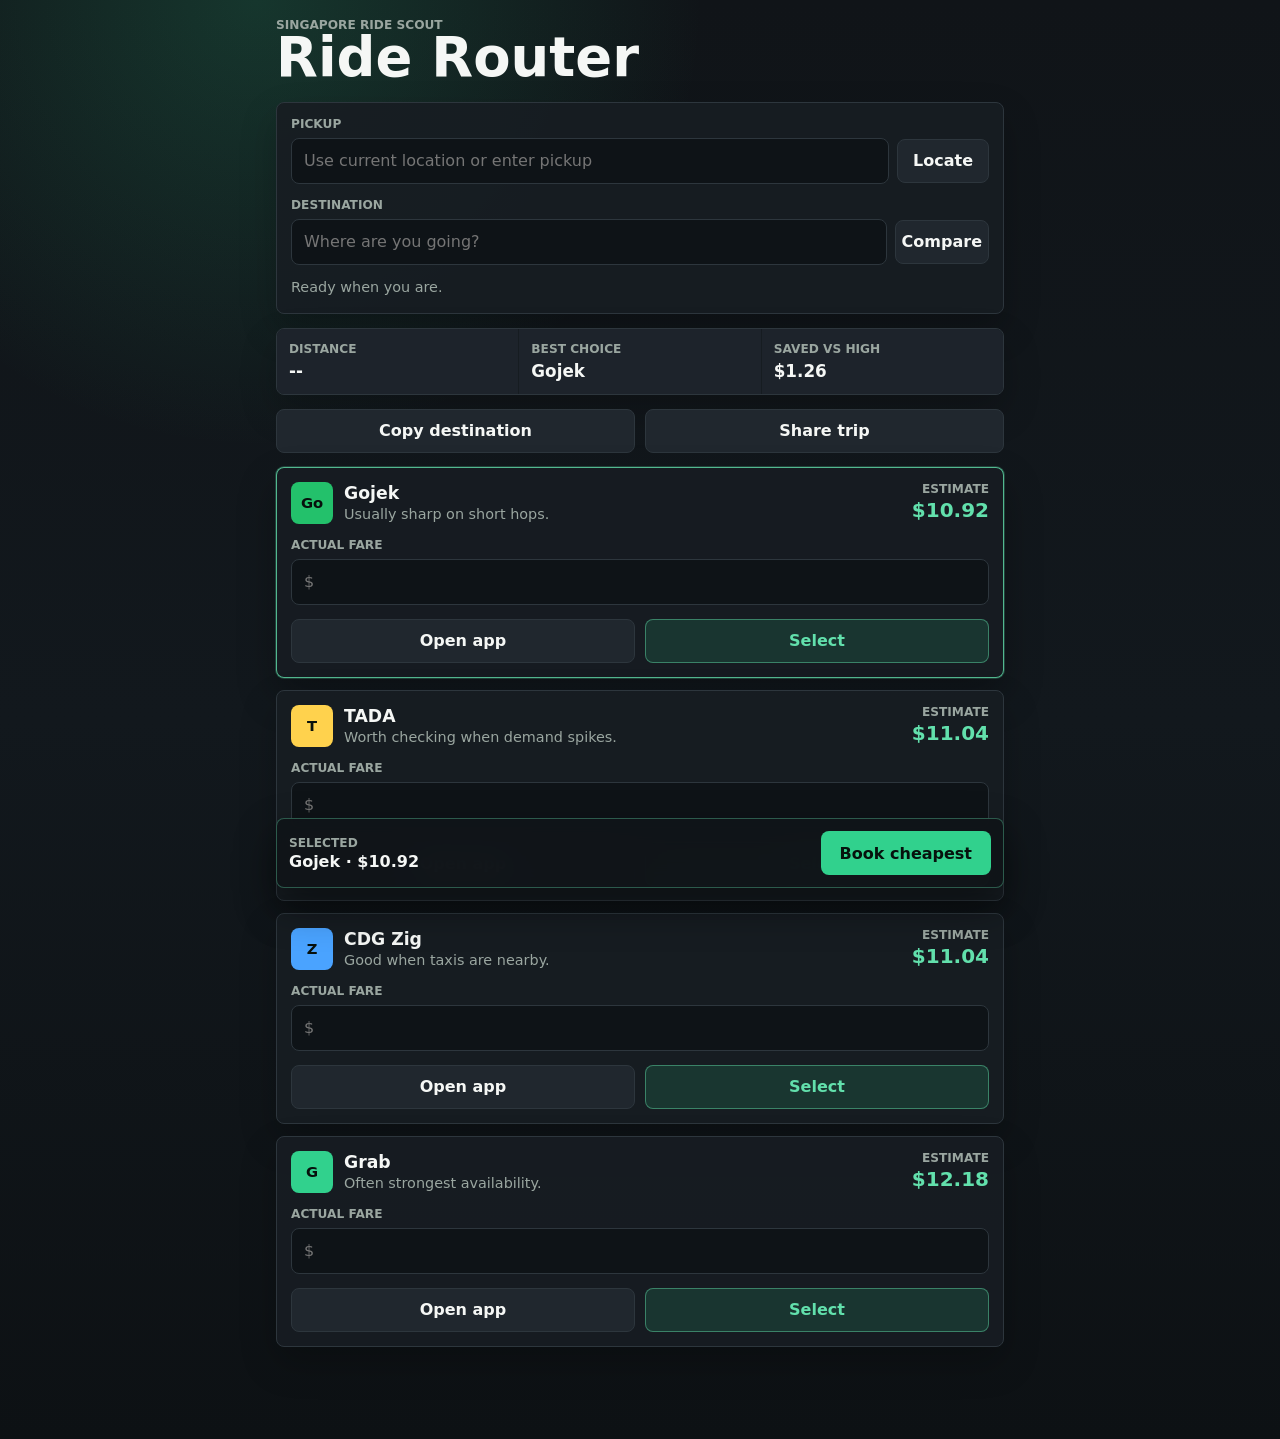
==== index.html @ 3a209091 "Initial Ride Router prototype" ====
<!doctype html>
<html lang="en">
  <head>
    <meta charset="utf-8" />
    <meta name="viewport" content="width=device-width, initial-scale=1, viewport-fit=cover" />
    <meta name="theme-color" content="#101418" />
    <title>Ride Router</title>
    <link rel="manifest" href="./manifest.webmanifest" />
    <link rel="stylesheet" href="./styles.css" />
  </head>
  <body>
    <main class="shell">
      <section class="topbar" aria-label="Ride search">
        <div>
          <p class="eyebrow">Singapore ride scout</p>
          <h1>Ride Router</h1>
        </div>
        <button id="installButton" class="icon-button hidden" type="button" title="Install app" aria-label="Install app">
          <span aria-hidden="true">+</span>
        </button>
      </section>

      <section class="search-panel" aria-label="Trip inputs">
        <label>
          <span>Pickup</span>
          <div class="input-row">
            <input id="pickupInput" autocomplete="street-address" placeholder="Use current location or enter pickup" />
            <button id="locateButton" type="button">Locate</button>
          </div>
        </label>

        <label>
          <span>Destination</span>
          <div class="input-row">
            <input id="destinationInput" list="destinations" autocomplete="off" placeholder="Where are you going?" />
            <button id="routeButton" type="button">Compare</button>
          </div>
        </label>

        <datalist id="destinations">
          <option value="Changi Airport Terminal 3" />
          <option value="Marina Bay Sands" />
          <option value="Orchard Road" />
          <option value="Raffles Place" />
          <option value="Tanjong Pagar Centre" />
          <option value="Jewel Changi Airport" />
        </datalist>

        <div class="status-line" id="statusLine">Ready when you are.</div>
      </section>

      <section class="trip-card" aria-label="Trip summary">
        <div>
          <span class="metric-label">Distance</span>
          <strong id="distanceMetric">--</strong>
        </div>
        <div>
          <span class="metric-label">Best choice</span>
          <strong id="bestMetric">--</strong>
        </div>
        <div>
          <span class="metric-label">Saved vs high</span>
          <strong id="savingMetric">--</strong>
        </div>
      </section>

      <section class="actions" aria-label="Fast actions">
        <button id="copyButton" type="button">Copy destination</button>
        <button id="shareButton" type="button">Share trip</button>
      </section>

      <section class="provider-list" id="providerList" aria-label="Ride app quotes"></section>

      <section class="booking-bar" aria-label="Booking decision">
        <div>
          <span>Selected</span>
          <strong id="selectedProvider">None yet</strong>
        </div>
        <button id="bookButton" type="button" disabled>Book cheapest</button>
      </section>
    </main>

    <template id="providerTemplate">
      <article class="provider-card">
        <div class="provider-main">
          <div class="provider-logo"></div>
          <div>
            <h2></h2>
            <p></p>
          </div>
        </div>
        <div class="provider-price">
          <span>Estimate</span>
          <strong></strong>
        </div>
        <label class="quote-input">
          <span>Actual fare</span>
          <input inputmode="decimal" pattern="[0-9.]*" placeholder="$" />
        </label>
        <div class="provider-actions">
          <button class="open-app" type="button">Open app</button>
          <button class="select-app" type="button">Select</button>
        </div>
      </article>
    </template>

    <script type="module" src="./app.js"></script>
  </body>
</html>
---- styles.css ----
:root {
  color-scheme: dark;
  --bg: #101418;
  --panel: #171d22;
  --panel-strong: #20272e;
  --text: #f5f7f5;
  --muted: #9aa6a0;
  --line: #2d363d;
  --accent: #31d18d;
  --accent-strong: #62e0ac;
  --danger: #ff6b6b;
  font-family:
    Inter, ui-sans-serif, system-ui, -apple-system, BlinkMacSystemFont, "Segoe UI", sans-serif;
}

* {
  box-sizing: border-box;
}

body {
  min-height: 100vh;
  margin: 0;
  background:
    radial-gradient(circle at 20% 0%, rgba(49, 209, 141, 0.18), transparent 28rem),
    linear-gradient(180deg, #101418 0%, #12181d 50%, #0d1114 100%);
  color: var(--text);
}

button,
input {
  font: inherit;
}

button {
  min-height: 44px;
  border: 1px solid var(--line);
  border-radius: 8px;
  background: var(--panel-strong);
  color: var(--text);
  font-weight: 700;
}

button:active {
  transform: translateY(1px);
}

button:disabled {
  cursor: not-allowed;
  opacity: 0.45;
}

input {
  width: 100%;
  min-width: 0;
  min-height: 46px;
  border: 1px solid var(--line);
  border-radius: 8px;
  background: #0e1317;
  color: var(--text);
  padding: 0 12px;
}

label span,
.metric-label,
.booking-bar span,
.provider-price span,
.eyebrow {
  display: block;
  color: var(--muted);
  font-size: 0.76rem;
  font-weight: 700;
  letter-spacing: 0;
  text-transform: uppercase;
}

.shell {
  width: min(760px, 100%);
  min-height: 100vh;
  margin: 0 auto;
  padding: max(18px, env(safe-area-inset-top)) 16px max(92px, env(safe-area-inset-bottom));
}

.topbar,
.trip-card,
.booking-bar,
.actions,
.provider-main,
.provider-actions,
.input-row {
  display: flex;
  align-items: center;
}

.topbar {
  justify-content: space-between;
  gap: 16px;
  margin-bottom: 18px;
}

h1,
h2,
p {
  margin: 0;
}

h1 {
  font-size: clamp(2.15rem, 12vw, 3.4rem);
  line-height: 0.95;
}

.icon-button {
  width: 48px;
  border-color: rgba(98, 224, 172, 0.45);
  background: rgba(49, 209, 141, 0.12);
  color: var(--accent-strong);
  font-size: 1.5rem;
}

.hidden {
  display: none;
}

.search-panel,
.provider-card,
.trip-card {
  border: 1px solid var(--line);
  border-radius: 8px;
  background: rgba(23, 29, 34, 0.92);
  box-shadow: 0 16px 36px rgba(0, 0, 0, 0.22);
}

.search-panel {
  display: grid;
  gap: 14px;
  padding: 14px;
}

.input-row {
  gap: 8px;
  margin-top: 7px;
}

.input-row button {
  flex: 0 0 92px;
}

.status-line {
  min-height: 20px;
  color: var(--muted);
  font-size: 0.9rem;
}

.trip-card {
  display: grid;
  grid-template-columns: repeat(3, 1fr);
  gap: 1px;
  margin: 14px 0;
  overflow: hidden;
}

.trip-card div {
  min-width: 0;
  background: rgba(32, 39, 46, 0.74);
  padding: 13px 12px;
}

.trip-card strong {
  display: block;
  margin-top: 5px;
  overflow: hidden;
  font-size: 1.05rem;
  text-overflow: ellipsis;
  white-space: nowrap;
}

.actions {
  gap: 10px;
  margin-bottom: 14px;
}

.actions button {
  flex: 1;
}

.provider-list {
  display: grid;
  gap: 12px;
}

.provider-card {
  display: grid;
  grid-template-columns: 1fr auto;
  gap: 14px;
  padding: 14px;
}

.provider-card.selected {
  border-color: rgba(98, 224, 172, 0.8);
  box-shadow: 0 0 0 1px rgba(98, 224, 172, 0.22), 0 18px 38px rgba(0, 0, 0, 0.28);
}

.provider-main {
  min-width: 0;
  gap: 11px;
}

.provider-logo {
  display: grid;
  width: 42px;
  height: 42px;
  flex: 0 0 auto;
  place-items: center;
  border-radius: 8px;
  background: var(--provider-color);
  color: #07100c;
  font-size: 0.92rem;
  font-weight: 900;
}

.provider-main h2 {
  font-size: 1.08rem;
}

.provider-main p {
  margin-top: 3px;
  color: var(--muted);
  font-size: 0.9rem;
}

.provider-price {
  min-width: 82px;
  text-align: right;
}

.provider-price strong {
  display: block;
  margin-top: 2px;
  color: var(--accent-strong);
  font-size: 1.25rem;
}

.quote-input {
  grid-column: 1 / -1;
}

.quote-input input {
  margin-top: 7px;
}

.provider-actions {
  grid-column: 1 / -1;
  gap: 10px;
}

.provider-actions button {
  flex: 1;
}

.select-app {
  border-color: rgba(98, 224, 172, 0.45);
  background: rgba(49, 209, 141, 0.14);
  color: var(--accent-strong);
}

.booking-bar {
  position: fixed;
  right: max(12px, env(safe-area-inset-right));
  bottom: max(12px, env(safe-area-inset-bottom));
  left: max(12px, env(safe-area-inset-left));
  z-index: 10;
  justify-content: space-between;
  gap: 16px;
  width: min(728px, calc(100% - 24px));
  margin: 0 auto;
  border: 1px solid rgba(98, 224, 172, 0.35);
  border-radius: 8px;
  background: rgba(16, 20, 24, 0.96);
  padding: 12px;
  box-shadow: 0 18px 42px rgba(0, 0, 0, 0.45);
  backdrop-filter: blur(18px);
}

.booking-bar strong {
  display: block;
  margin-top: 2px;
}

.booking-bar button {
  flex: 0 0 auto;
  border-color: transparent;
  background: var(--accent);
  color: #06120d;
  padding: 0 18px;
}

@media (max-width: 520px) {
  .shell {
    padding-right: 12px;
    padding-left: 12px;
  }

  .trip-card {
    grid-template-columns: 1fr;
  }

  .provider-card {
    grid-template-columns: 1fr;
  }

  .provider-price {
    text-align: left;
  }

  .booking-bar {
    width: calc(100% - 24px);
  }
}
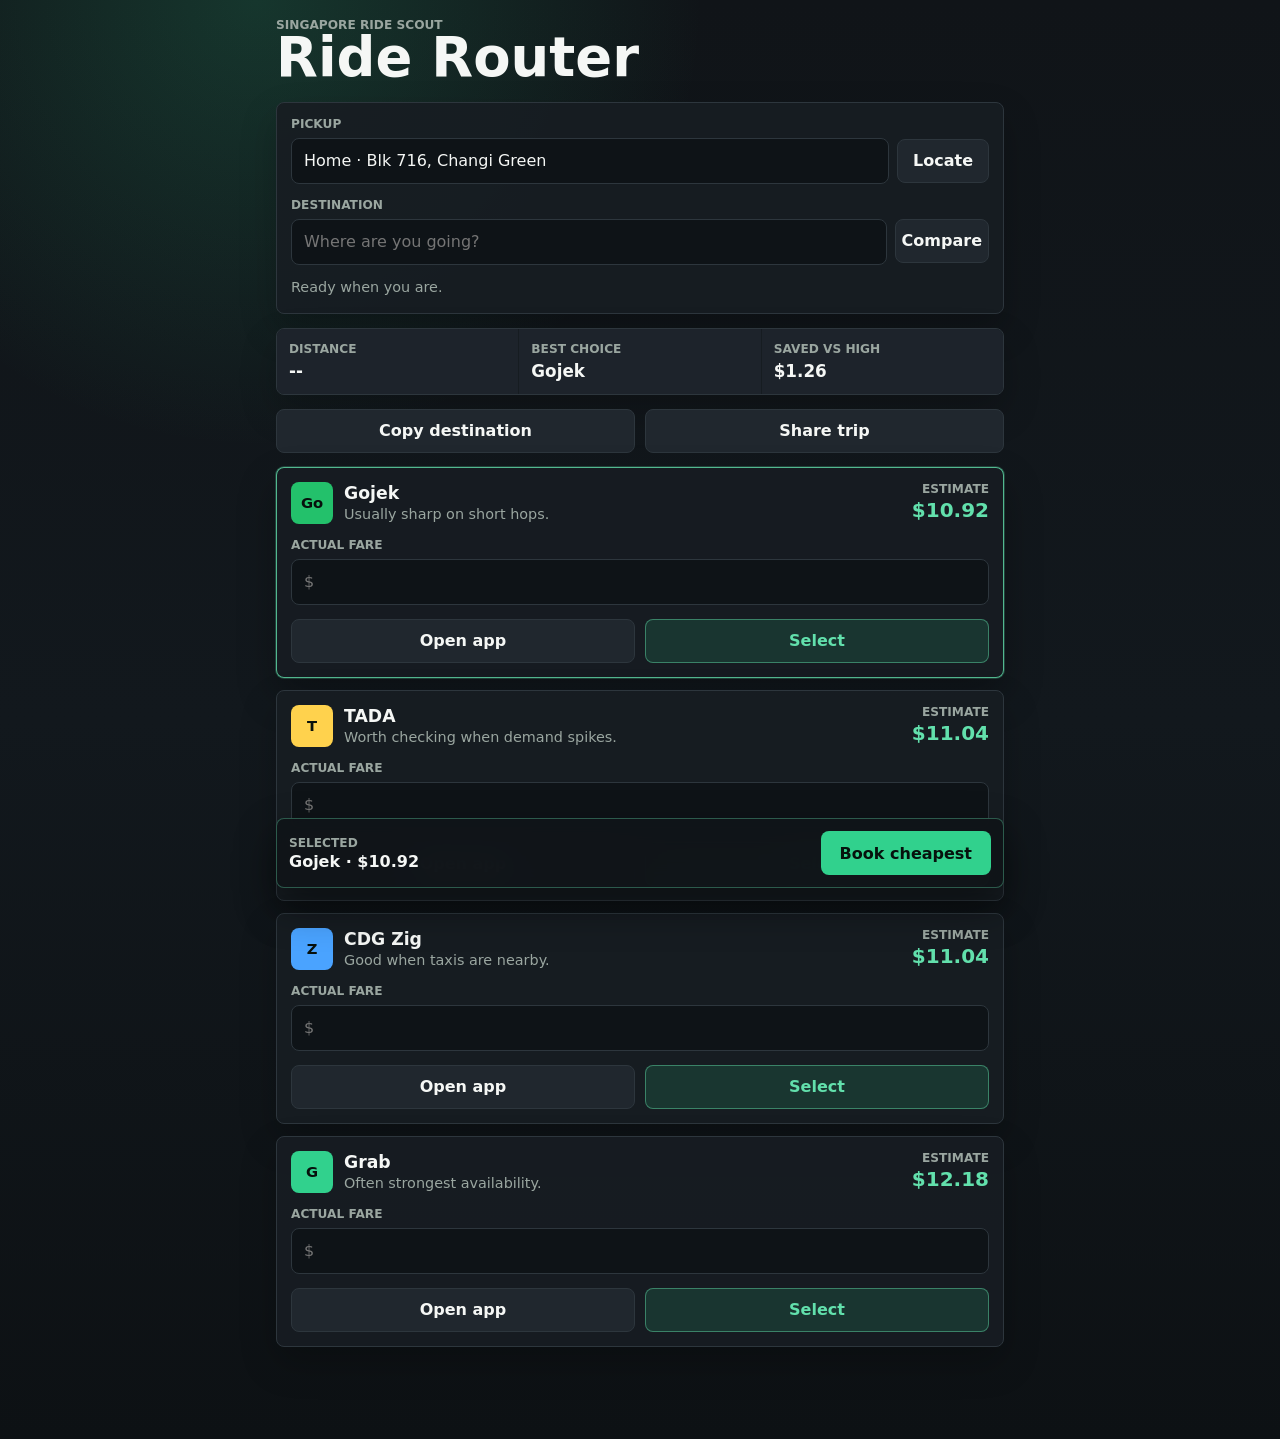
==== commit 4d66814a: "Add saved home and destination suggestions" ====
--- a/index.html
+++ b/index.html
@@ -31,20 +31,19 @@
 
         <label>
           <span>Destination</span>
-          <div class="input-row">
-            <input id="destinationInput" list="destinations" autocomplete="off" placeholder="Where are you going?" />
+          <div class="input-row destination-row">
+            <input
+              id="destinationInput"
+              autocomplete="off"
+              aria-autocomplete="list"
+              aria-expanded="false"
+              aria-controls="suggestionList"
+              placeholder="Where are you going?"
+            />
             <button id="routeButton" type="button">Compare</button>
           </div>
+          <div class="suggestion-list" id="suggestionList" role="listbox" aria-label="Destination suggestions"></div>
         </label>
-
-        <datalist id="destinations">
-          <option value="Changi Airport Terminal 3" />
-          <option value="Marina Bay Sands" />
-          <option value="Orchard Road" />
-          <option value="Raffles Place" />
-          <option value="Tanjong Pagar Centre" />
-          <option value="Jewel Changi Airport" />
-        </datalist>
 
         <div class="status-line" id="statusLine">Ready when you are.</div>
       </section>
--- a/styles.css
+++ b/styles.css
@@ -140,8 +140,68 @@
   margin-top: 7px;
 }
 
+.destination-row {
+  align-items: flex-start;
+}
+
 .input-row button {
   flex: 0 0 92px;
+}
+
+.suggestion-list {
+  display: none;
+  gap: 8px;
+  margin-top: 8px;
+}
+
+.suggestion-list.visible {
+  display: grid;
+}
+
+.suggestion-option {
+  display: grid;
+  grid-template-columns: 34px minmax(0, 1fr);
+  gap: 10px;
+  width: 100%;
+  min-height: 52px;
+  align-items: center;
+  border: 1px solid var(--line);
+  border-radius: 8px;
+  background: #10171b;
+  padding: 8px 10px;
+  text-align: left;
+}
+
+.suggestion-icon {
+  display: grid;
+  width: 34px;
+  height: 34px;
+  place-items: center;
+  border-radius: 8px;
+  background: rgba(49, 209, 141, 0.14);
+  color: var(--accent-strong);
+  font-weight: 900;
+}
+
+.suggestion-title,
+.suggestion-subtitle {
+  display: block;
+  overflow: hidden;
+  text-overflow: ellipsis;
+  white-space: nowrap;
+}
+
+.suggestion-title {
+  color: var(--text);
+  font-weight: 800;
+}
+
+.suggestion-subtitle {
+  margin-top: 2px;
+  color: var(--muted);
+  font-size: 0.84rem;
+  font-weight: 600;
+  text-transform: none;
 }
 
 .status-line {
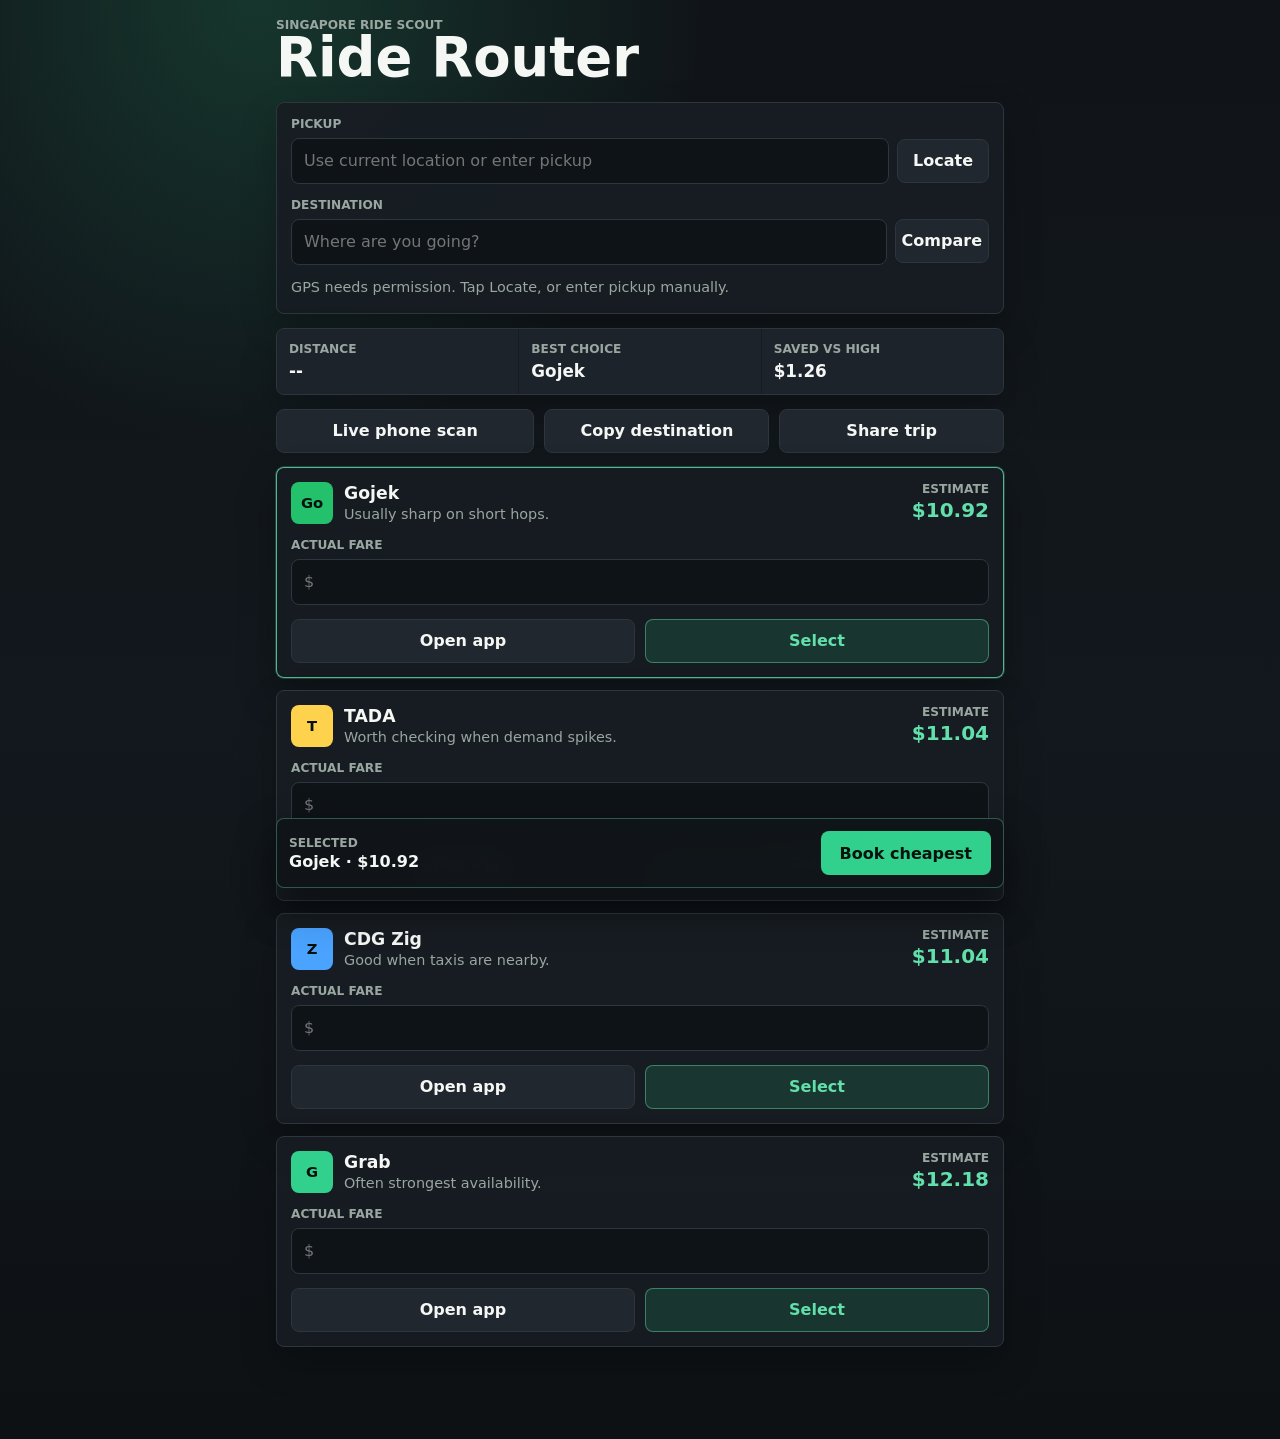
==== commit 2f03cd66: "Add iPhone Mirroring live fare scanner" ====
--- a/index.html
+++ b/index.html
@@ -64,6 +64,7 @@
       </section>
 
       <section class="actions" aria-label="Fast actions">
+        <button id="liveScanButton" type="button">Live phone scan</button>
         <button id="copyButton" type="button">Copy destination</button>
         <button id="shareButton" type="button">Share trip</button>
       </section>
--- a/styles.css
+++ b/styles.css
@@ -234,12 +234,14 @@
 }
 
 .actions {
+  display: grid;
+  grid-template-columns: 1.15fr 1fr 1fr;
   gap: 10px;
   margin-bottom: 14px;
 }
 
 .actions button {
-  flex: 1;
+  min-width: 0;
 }
 
 .provider-list {
@@ -371,6 +373,10 @@
     text-align: left;
   }
 
+  .actions {
+    grid-template-columns: 1fr;
+  }
+
   .booking-bar {
     width: calc(100% - 24px);
   }
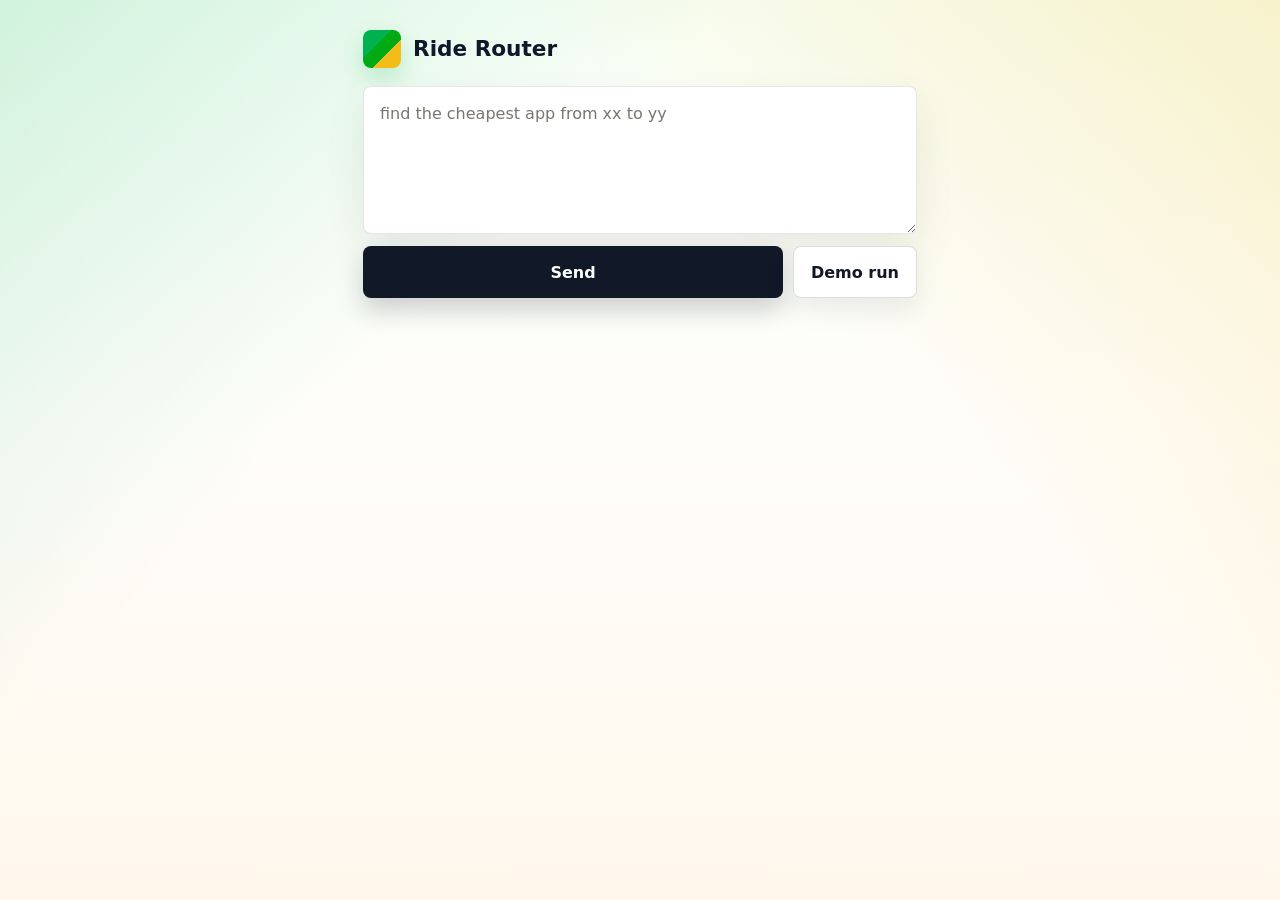
==== commit af3109d0: "Fix ride routing demo flow" ====
--- a/index.html
+++ b/index.html
@@ -3,106 +3,35 @@
   <head>
     <meta charset="utf-8" />
     <meta name="viewport" content="width=device-width, initial-scale=1, viewport-fit=cover" />
-    <meta name="theme-color" content="#101418" />
+    <meta name="theme-color" content="#f8fff8" />
     <title>Ride Router</title>
     <link rel="manifest" href="./manifest.webmanifest" />
     <link rel="stylesheet" href="./styles.css" />
   </head>
   <body>
     <main class="shell">
-      <section class="topbar" aria-label="Ride search">
-        <div>
-          <p class="eyebrow">Singapore ride scout</p>
-          <h1>Ride Router</h1>
+      <header class="masthead">
+        <span class="brand-mark" aria-hidden="true"></span>
+        <h1>Ride Router</h1>
+      </header>
+
+      <form class="prompt-form" id="commandForm">
+        <label class="sr-only" for="commandInput">Ride request</label>
+        <textarea
+          id="commandInput"
+          autocomplete="off"
+          rows="4"
+          placeholder="find the cheapest app from xx to yy"
+        ></textarea>
+        <div class="form-actions">
+          <button id="sendCommandButton" type="submit">Send</button>
+          <button id="demoCommandButton" class="secondary-button" type="button">Demo run</button>
         </div>
-        <button id="installButton" class="icon-button hidden" type="button" title="Install app" aria-label="Install app">
-          <span aria-hidden="true">+</span>
-        </button>
-      </section>
+      </form>
 
-      <section class="search-panel" aria-label="Trip inputs">
-        <label>
-          <span>Pickup</span>
-          <div class="input-row">
-            <input id="pickupInput" autocomplete="street-address" placeholder="Use current location or enter pickup" />
-            <button id="locateButton" type="button">Locate</button>
-          </div>
-        </label>
-
-        <label>
-          <span>Destination</span>
-          <div class="input-row destination-row">
-            <input
-              id="destinationInput"
-              autocomplete="off"
-              aria-autocomplete="list"
-              aria-expanded="false"
-              aria-controls="suggestionList"
-              placeholder="Where are you going?"
-            />
-            <button id="routeButton" type="button">Compare</button>
-          </div>
-          <div class="suggestion-list" id="suggestionList" role="listbox" aria-label="Destination suggestions"></div>
-        </label>
-
-        <div class="status-line" id="statusLine">Ready when you are.</div>
-      </section>
-
-      <section class="trip-card" aria-label="Trip summary">
-        <div>
-          <span class="metric-label">Distance</span>
-          <strong id="distanceMetric">--</strong>
-        </div>
-        <div>
-          <span class="metric-label">Best choice</span>
-          <strong id="bestMetric">--</strong>
-        </div>
-        <div>
-          <span class="metric-label">Saved vs high</span>
-          <strong id="savingMetric">--</strong>
-        </div>
-      </section>
-
-      <section class="actions" aria-label="Fast actions">
-        <button id="liveScanButton" type="button">Live phone scan</button>
-        <button id="copyButton" type="button">Copy destination</button>
-        <button id="shareButton" type="button">Share trip</button>
-      </section>
-
-      <section class="provider-list" id="providerList" aria-label="Ride app quotes"></section>
-
-      <section class="booking-bar" aria-label="Booking decision">
-        <div>
-          <span>Selected</span>
-          <strong id="selectedProvider">None yet</strong>
-        </div>
-        <button id="bookButton" type="button" disabled>Book cheapest</button>
-      </section>
+      <section class="fare-actions hidden" id="commandOutput" aria-live="polite"></section>
+      <p class="status-line" id="statusLine"></p>
     </main>
-
-    <template id="providerTemplate">
-      <article class="provider-card">
-        <div class="provider-main">
-          <div class="provider-logo"></div>
-          <div>
-            <h2></h2>
-            <p></p>
-          </div>
-        </div>
-        <div class="provider-price">
-          <span>Estimate</span>
-          <strong></strong>
-        </div>
-        <label class="quote-input">
-          <span>Actual fare</span>
-          <input inputmode="decimal" pattern="[0-9.]*" placeholder="$" />
-        </label>
-        <div class="provider-actions">
-          <button class="open-app" type="button">Open app</button>
-          <button class="select-app" type="button">Select</button>
-        </div>
-      </article>
-    </template>
 
     <script type="module" src="./app.js"></script>
   </body>
--- a/styles.css
+++ b/styles.css
@@ -1,14 +1,16 @@
 :root {
-  color-scheme: dark;
-  --bg: #101418;
-  --panel: #171d22;
-  --panel-strong: #20272e;
-  --text: #f5f7f5;
-  --muted: #9aa6a0;
-  --line: #2d363d;
-  --accent: #31d18d;
-  --accent-strong: #62e0ac;
-  --danger: #ff6b6b;
+  color-scheme: light;
+  --bg: #fffdfa;
+  --text: #121212;
+  --muted: #68615b;
+  --line: #e3ded7;
+  --panel: #ffffff;
+  --focus: #111827;
+  --danger: #b42318;
+  --grab: #00b14f;
+  --gojek: #101820;
+  --gojek-accent: #00aa13;
+  --tada: #f3bd19;
   font-family:
     Inter, ui-sans-serif, system-ui, -apple-system, BlinkMacSystemFont, "Segoe UI", sans-serif;
 }
@@ -21,363 +23,175 @@
   min-height: 100vh;
   margin: 0;
   background:
-    radial-gradient(circle at 20% 0%, rgba(49, 209, 141, 0.18), transparent 28rem),
-    linear-gradient(180deg, #101418 0%, #12181d 50%, #0d1114 100%);
+    linear-gradient(135deg, rgba(0, 177, 79, 0.16), transparent 34%),
+    linear-gradient(225deg, rgba(243, 189, 25, 0.2), transparent 36%),
+    linear-gradient(180deg, #f8fff8 0%, #fffdfa 48%, #fff7ec 100%);
   color: var(--text);
 }
 
 button,
-input {
+textarea {
   font: inherit;
 }
 
 button {
-  min-height: 44px;
-  border: 1px solid var(--line);
+  min-height: 52px;
+  border: 0;
   border-radius: 8px;
-  background: var(--panel-strong);
+  background: #111827;
   color: var(--text);
+  cursor: pointer;
   font-weight: 700;
 }
 
-button:active {
+button:disabled {
+  cursor: wait;
+  opacity: 0.55;
+}
+
+button:hover:not(:disabled) {
+  filter: brightness(0.98);
+}
+
+button:active:not(:disabled) {
   transform: translateY(1px);
 }
 
-button:disabled {
-  cursor: not-allowed;
-  opacity: 0.45;
+button:focus-visible,
+textarea:focus-visible {
+  outline: 2px solid var(--focus);
+  outline-offset: 2px;
 }
 
-input {
+textarea {
+  display: block;
   width: 100%;
-  min-width: 0;
-  min-height: 46px;
-  border: 1px solid var(--line);
+  min-height: 148px;
+  border: 1px solid rgba(18, 18, 18, 0.1);
   border-radius: 8px;
-  background: #0e1317;
+  background: var(--panel);
   color: var(--text);
-  padding: 0 12px;
+  line-height: 1.42;
+  padding: 16px;
+  resize: vertical;
+  box-shadow: 0 18px 42px rgba(18, 18, 18, 0.08);
 }
 
-label span,
-.metric-label,
-.booking-bar span,
-.provider-price span,
-.eyebrow {
-  display: block;
-  color: var(--muted);
-  font-size: 0.76rem;
-  font-weight: 700;
-  letter-spacing: 0;
-  text-transform: uppercase;
+textarea::placeholder {
+  color: #7a756f;
 }
 
 .shell {
-  width: min(760px, 100%);
+  width: min(590px, 100%);
   min-height: 100vh;
   margin: 0 auto;
-  padding: max(18px, env(safe-area-inset-top)) 16px max(92px, env(safe-area-inset-bottom));
+  padding: max(30px, env(safe-area-inset-top)) 18px max(30px, env(safe-area-inset-bottom));
 }
 
-.topbar,
-.trip-card,
-.booking-bar,
-.actions,
-.provider-main,
-.provider-actions,
-.input-row {
+.masthead {
   display: flex;
   align-items: center;
-}
-
-.topbar {
-  justify-content: space-between;
-  gap: 16px;
+  gap: 12px;
   margin-bottom: 18px;
 }
 
-h1,
-h2,
-p {
-  margin: 0;
+.brand-mark {
+  display: block;
+  width: 38px;
+  height: 38px;
+  border-radius: 8px;
+  background:
+    linear-gradient(135deg, var(--grab) 0 38%, var(--gojek-accent) 38% 62%, var(--tada) 62% 100%);
+  box-shadow: 0 10px 24px rgba(0, 177, 79, 0.22);
 }
 
 h1 {
-  font-size: clamp(2.15rem, 12vw, 3.4rem);
-  line-height: 0.95;
+  margin: 0;
+  color: #0f172a;
+  font-size: 1.35rem;
+  letter-spacing: 0;
+  line-height: 1;
 }
 
-.icon-button {
-  width: 48px;
-  border-color: rgba(98, 224, 172, 0.45);
-  background: rgba(49, 209, 141, 0.12);
-  color: var(--accent-strong);
-  font-size: 1.5rem;
+.prompt-form {
+  display: grid;
+  gap: 12px;
+}
+
+.form-actions {
+  display: grid;
+  grid-template-columns: minmax(0, 1fr) auto;
+  gap: 10px;
+}
+
+#sendCommandButton {
+  background: #111827;
+  color: #ffffff;
+  box-shadow: 0 12px 26px rgba(17, 24, 39, 0.2);
+}
+
+.secondary-button {
+  min-width: 124px;
+  border: 1px solid rgba(17, 24, 39, 0.14);
+  background: #ffffff;
+  color: #111827;
+  box-shadow: 0 12px 26px rgba(17, 24, 39, 0.08);
+}
+
+.fare-actions {
+  display: grid;
+  gap: 12px;
+  margin-top: 18px;
+}
+
+.fare-button {
+  min-height: 68px;
+  border: 1px solid rgba(255, 255, 255, 0.66);
+  padding: 0 18px;
+  text-align: center;
+  font-weight: 800;
+  font-variant-numeric: tabular-nums;
+  box-shadow: 0 16px 34px rgba(18, 18, 18, 0.1);
+}
+
+.fare-button--grab {
+  background: var(--grab);
+  color: #ffffff;
+}
+
+.fare-button--gojek {
+  background: var(--gojek);
+  color: #ffffff;
+  box-shadow: 0 16px 34px rgba(16, 24, 32, 0.18);
+}
+
+.fare-button--tada {
+  background: var(--tada);
+  color: #1d1600;
+  box-shadow: 0 16px 34px rgba(243, 189, 25, 0.18);
+}
+
+.status-line {
+  min-height: 22px;
+  margin: 14px 0 0;
+  color: var(--muted);
+  font-size: 0.94rem;
+  line-height: 1.4;
+}
+
+.status-line.error {
+  color: var(--danger);
 }
 
 .hidden {
   display: none;
 }
 
-.search-panel,
-.provider-card,
-.trip-card {
-  border: 1px solid var(--line);
-  border-radius: 8px;
-  background: rgba(23, 29, 34, 0.92);
-  box-shadow: 0 16px 36px rgba(0, 0, 0, 0.22);
-}
-
-.search-panel {
-  display: grid;
-  gap: 14px;
-  padding: 14px;
-}
-
-.input-row {
-  gap: 8px;
-  margin-top: 7px;
-}
-
-.destination-row {
-  align-items: flex-start;
-}
-
-.input-row button {
-  flex: 0 0 92px;
-}
-
-.suggestion-list {
-  display: none;
-  gap: 8px;
-  margin-top: 8px;
-}
-
-.suggestion-list.visible {
-  display: grid;
-}
-
-.suggestion-option {
-  display: grid;
-  grid-template-columns: 34px minmax(0, 1fr);
-  gap: 10px;
-  width: 100%;
-  min-height: 52px;
-  align-items: center;
-  border: 1px solid var(--line);
-  border-radius: 8px;
-  background: #10171b;
-  padding: 8px 10px;
-  text-align: left;
-}
-
-.suggestion-icon {
-  display: grid;
-  width: 34px;
-  height: 34px;
-  place-items: center;
-  border-radius: 8px;
-  background: rgba(49, 209, 141, 0.14);
-  color: var(--accent-strong);
-  font-weight: 900;
-}
-
-.suggestion-title,
-.suggestion-subtitle {
-  display: block;
+.sr-only {
+  position: absolute;
+  width: 1px;
+  height: 1px;
   overflow: hidden;
-  text-overflow: ellipsis;
+  clip: rect(0, 0, 0, 0);
   white-space: nowrap;
 }
-
-.suggestion-title {
-  color: var(--text);
-  font-weight: 800;
-}
-
-.suggestion-subtitle {
-  margin-top: 2px;
-  color: var(--muted);
-  font-size: 0.84rem;
-  font-weight: 600;
-  text-transform: none;
-}
-
-.status-line {
-  min-height: 20px;
-  color: var(--muted);
-  font-size: 0.9rem;
-}
-
-.trip-card {
-  display: grid;
-  grid-template-columns: repeat(3, 1fr);
-  gap: 1px;
-  margin: 14px 0;
-  overflow: hidden;
-}
-
-.trip-card div {
-  min-width: 0;
-  background: rgba(32, 39, 46, 0.74);
-  padding: 13px 12px;
-}
-
-.trip-card strong {
-  display: block;
-  margin-top: 5px;
-  overflow: hidden;
-  font-size: 1.05rem;
-  text-overflow: ellipsis;
-  white-space: nowrap;
-}
-
-.actions {
-  display: grid;
-  grid-template-columns: 1.15fr 1fr 1fr;
-  gap: 10px;
-  margin-bottom: 14px;
-}
-
-.actions button {
-  min-width: 0;
-}
-
-.provider-list {
-  display: grid;
-  gap: 12px;
-}
-
-.provider-card {
-  display: grid;
-  grid-template-columns: 1fr auto;
-  gap: 14px;
-  padding: 14px;
-}
-
-.provider-card.selected {
-  border-color: rgba(98, 224, 172, 0.8);
-  box-shadow: 0 0 0 1px rgba(98, 224, 172, 0.22), 0 18px 38px rgba(0, 0, 0, 0.28);
-}
-
-.provider-main {
-  min-width: 0;
-  gap: 11px;
-}
-
-.provider-logo {
-  display: grid;
-  width: 42px;
-  height: 42px;
-  flex: 0 0 auto;
-  place-items: center;
-  border-radius: 8px;
-  background: var(--provider-color);
-  color: #07100c;
-  font-size: 0.92rem;
-  font-weight: 900;
-}
-
-.provider-main h2 {
-  font-size: 1.08rem;
-}
-
-.provider-main p {
-  margin-top: 3px;
-  color: var(--muted);
-  font-size: 0.9rem;
-}
-
-.provider-price {
-  min-width: 82px;
-  text-align: right;
-}
-
-.provider-price strong {
-  display: block;
-  margin-top: 2px;
-  color: var(--accent-strong);
-  font-size: 1.25rem;
-}
-
-.quote-input {
-  grid-column: 1 / -1;
-}
-
-.quote-input input {
-  margin-top: 7px;
-}
-
-.provider-actions {
-  grid-column: 1 / -1;
-  gap: 10px;
-}
-
-.provider-actions button {
-  flex: 1;
-}
-
-.select-app {
-  border-color: rgba(98, 224, 172, 0.45);
-  background: rgba(49, 209, 141, 0.14);
-  color: var(--accent-strong);
-}
-
-.booking-bar {
-  position: fixed;
-  right: max(12px, env(safe-area-inset-right));
-  bottom: max(12px, env(safe-area-inset-bottom));
-  left: max(12px, env(safe-area-inset-left));
-  z-index: 10;
-  justify-content: space-between;
-  gap: 16px;
-  width: min(728px, calc(100% - 24px));
-  margin: 0 auto;
-  border: 1px solid rgba(98, 224, 172, 0.35);
-  border-radius: 8px;
-  background: rgba(16, 20, 24, 0.96);
-  padding: 12px;
-  box-shadow: 0 18px 42px rgba(0, 0, 0, 0.45);
-  backdrop-filter: blur(18px);
-}
-
-.booking-bar strong {
-  display: block;
-  margin-top: 2px;
-}
-
-.booking-bar button {
-  flex: 0 0 auto;
-  border-color: transparent;
-  background: var(--accent);
-  color: #06120d;
-  padding: 0 18px;
-}
-
-@media (max-width: 520px) {
-  .shell {
-    padding-right: 12px;
-    padding-left: 12px;
-  }
-
-  .trip-card {
-    grid-template-columns: 1fr;
-  }
-
-  .provider-card {
-    grid-template-columns: 1fr;
-  }
-
-  .provider-price {
-    text-align: left;
-  }
-
-  .actions {
-    grid-template-columns: 1fr;
-  }
-
-  .booking-bar {
-    width: calc(100% - 24px);
-  }
-}
